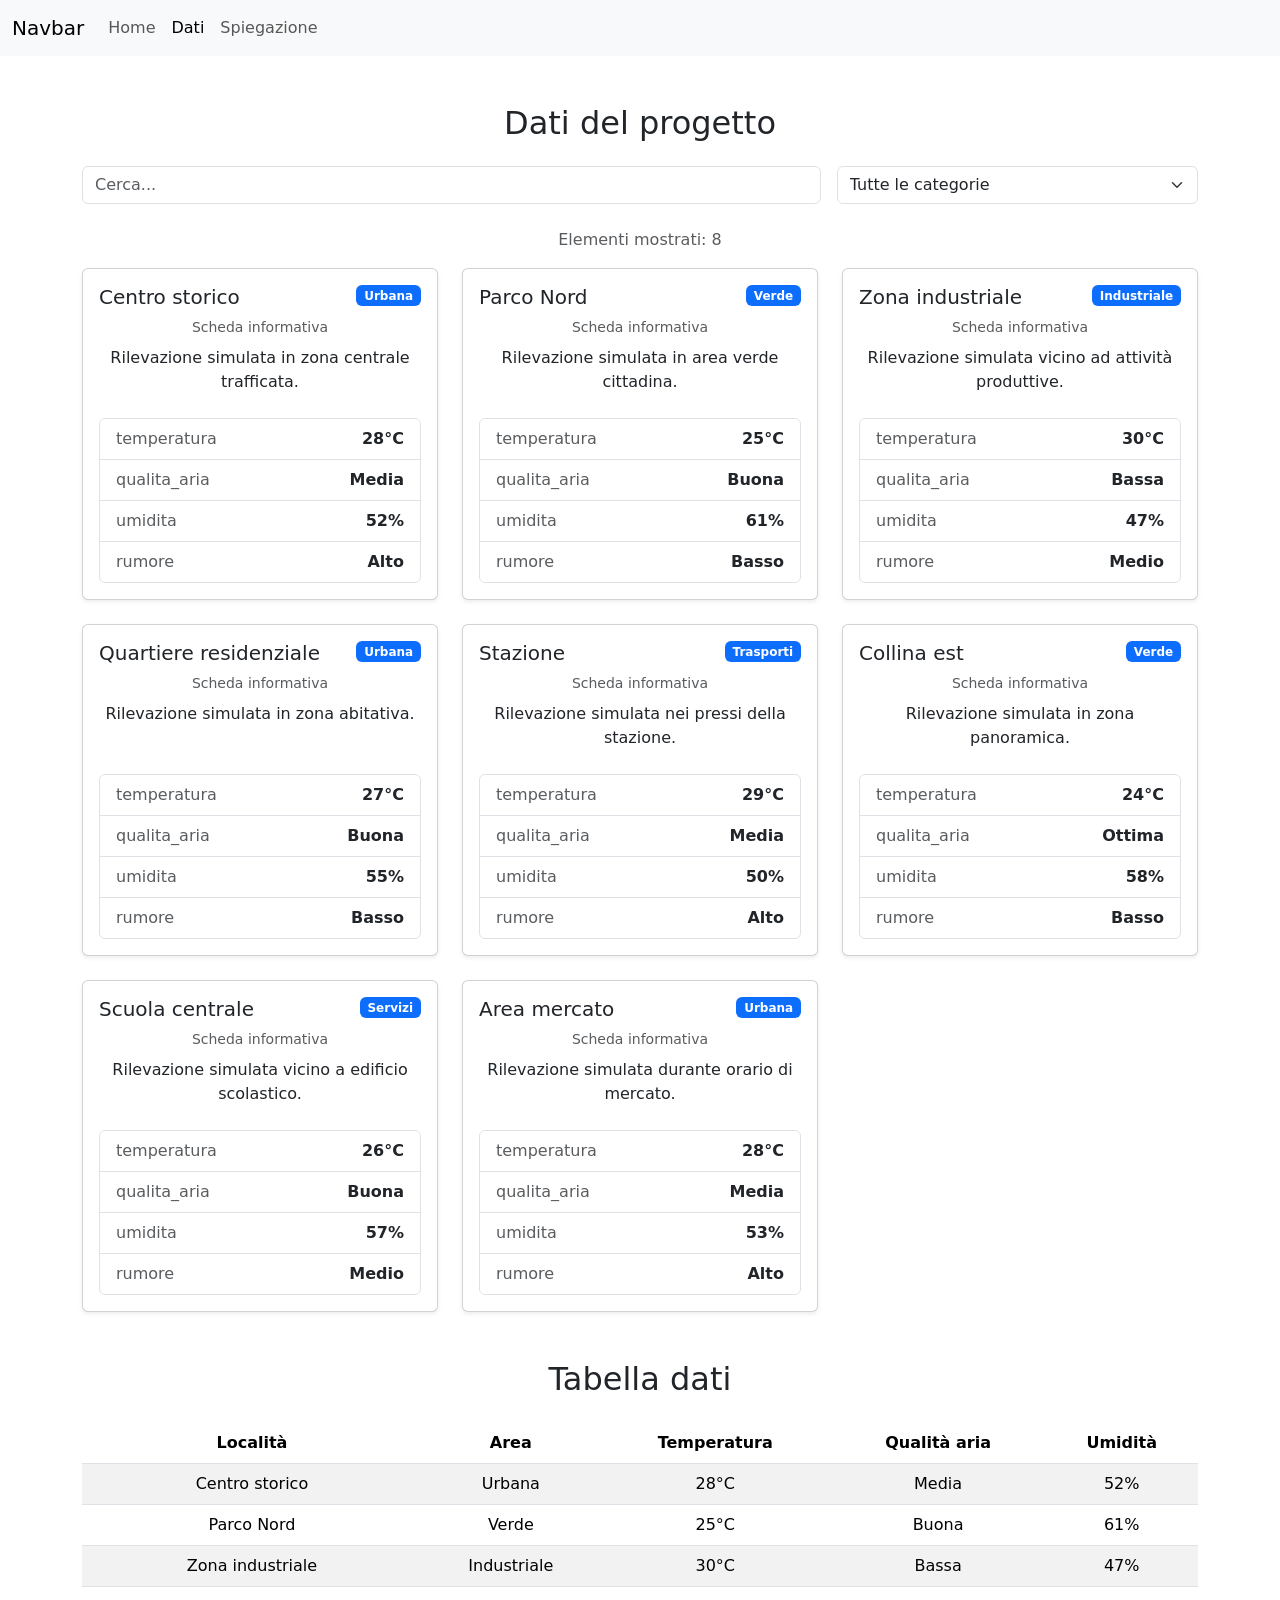
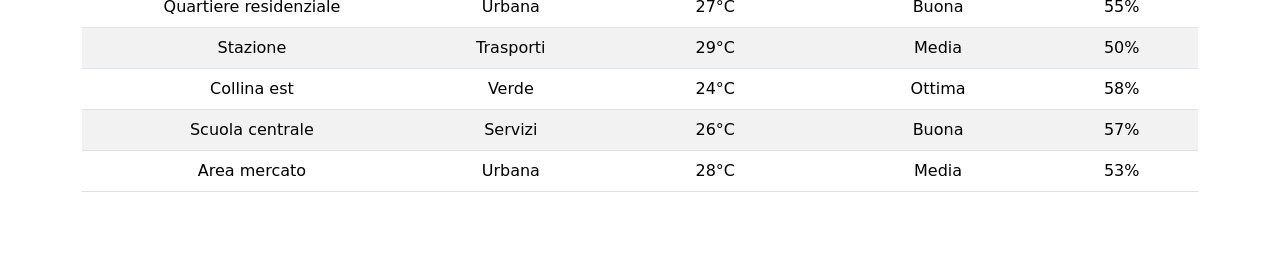
==== dati.html @ 5f0414ae "creata la pagina dati.html" ====
<!DOCTYPE html>
<html lang="en">
<head>
    <meta charset="UTF-8">
    <meta name="viewport" content="width=device-width, initial-scale=1.0">
    <title>Dashboard ambientale</title>
    <link href="https://cdn.jsdelivr.net/npm/bootstrap@5.3.8/dist/css/bootstrap.min.css" rel="stylesheet" integrity="sha384-sRIl4kxILFvY47J16cr9ZwB07vP4J8+LH7qKQnuqkuIAvNWLzeN8tE5YBujZqJLB" crossorigin="anonymous">
    <link rel="stylesheet" href="style.css">
</head>
<body>
    <header>
        <nav class="navbar navbar-expand-lg bg-body-tertiary">
            <div class="container-fluid">
                <a class="navbar-brand" href="#">Navbar</a>
                <button class="navbar-toggler" type="button" data-bs-toggle="collapse" data-bs-target="#navbarSupportedContent" aria-controls="navbarSupportedContent" aria-expanded="false" aria-label="Toggle navigation">
                    <span class="navbar-toggler-icon"></span>
                </button>
                <div class="collapse navbar-collapse" id="navbarSupportedContent">
                    <ul class="navbar-nav me-auto mb-2 mb-lg-0">
                        <li class="nav-item">
                            <a class="nav-link"  href="index.html">Home</a>
                        </li>
                        <li class="nav-item">
                            <a class="nav-link active" aria-current="page" href="dati.html">Dati</a>
                        </li>
                        <li class="nav-item">
                            <a href="spiegazione.html" class="nav-link">Spiegazione</a>
                        </li>
                    </ul>
                </div>
            </div>
        </nav>
    </header>
    <main>
        <section class="container my-5 text-center">
            <h2 class="mb-4">Dati del progetto</h2>

            <div id="status-message"></div>

            <div class="row g-3 mb-4">
                <div class="col-md-8">
                <input id="search-input" class="form-control" type="search" placeholder="Cerca...">
                </div>
                <div class="col-md-4">
                <select id="category-filter" class="form-select"></select>
                </div>
            </div>

            <p class="text-body-secondary">
            Elementi mostrati: <span id="items-count">0</span>
            </p>

            <div id="cards-container" class="row g-4"></div>
        </section>
        <section class="container my-5 text-center">
            <h2 class="mb-4">Tabella dati</h2>
            <div id="table-container"></div>
        </section>
    </main>
    <script src="https://cdn.jsdelivr.net/npm/bootstrap@5.3.8/dist/js/bootstrap.bundle.min.js" integrity="sha384-FKyoEForCGlyvwx9Hj09JcYn3nv7wiPVlz7YYwJrWVcXK/BmnVDxM+D2scQbITxI" crossorigin="anonymous"></script>
    <script src="script.js"></script>
</body>
</html>
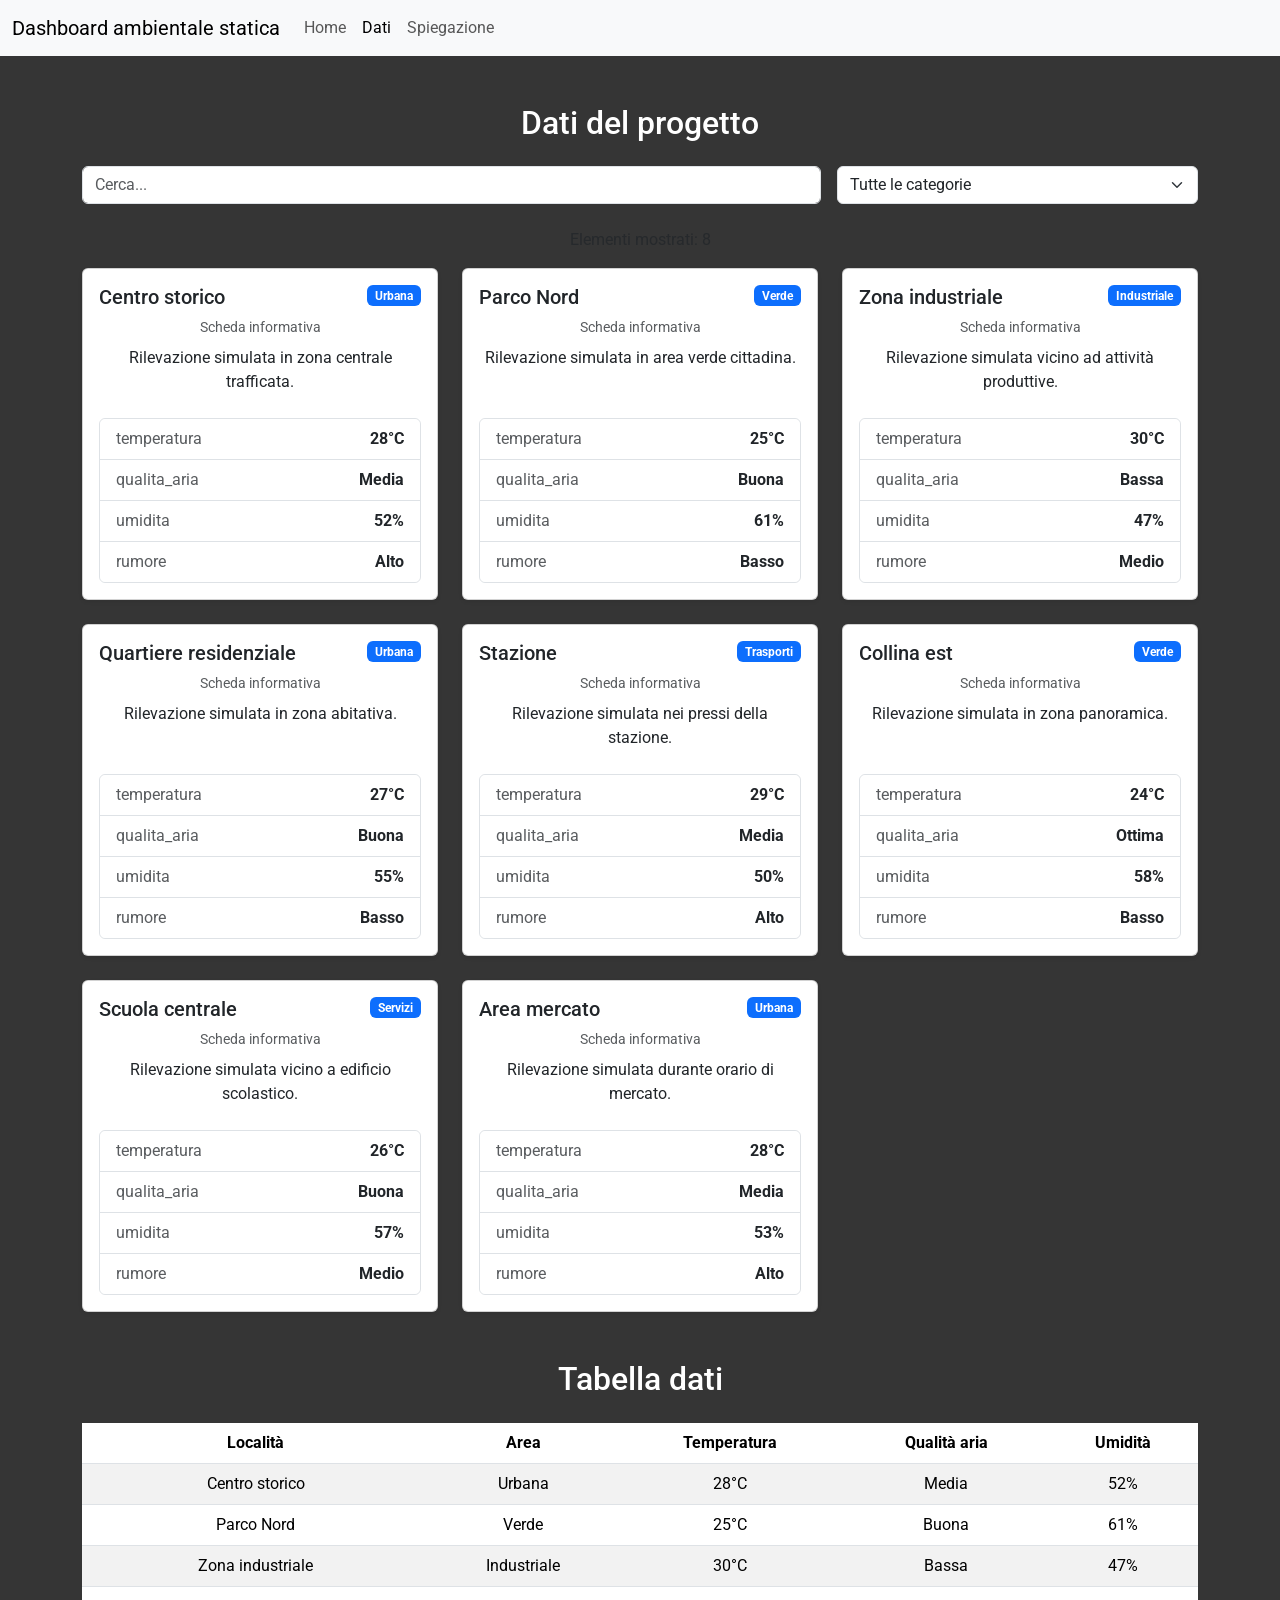
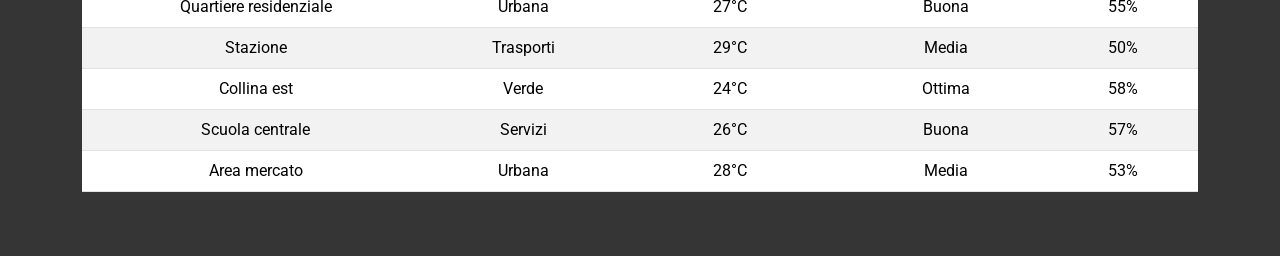
==== commit 305b8c6b: "fixed navbar in tutte le pagine" ====
--- a/dati.html
+++ b/dati.html
@@ -11,7 +11,7 @@
     <header>
         <nav class="navbar navbar-expand-lg bg-body-tertiary">
             <div class="container-fluid">
-                <a class="navbar-brand" href="#">Navbar</a>
+                <a class="navbar-brand" href="index.html">Dashboard ambientale statica</a>
                 <button class="navbar-toggler" type="button" data-bs-toggle="collapse" data-bs-target="#navbarSupportedContent" aria-controls="navbarSupportedContent" aria-expanded="false" aria-label="Toggle navigation">
                     <span class="navbar-toggler-icon"></span>
                 </button>
--- a/style.css
+++ b/style.css
@@ -0,0 +1,7 @@
+@import url('https://fonts.googleapis.com/css2?family=Roboto:ital,wght@0,100..900;1,100..900&display=swap');
+
+body {
+    background-color: #353535;
+    color: white;
+    font-family: 'Roboto', sans-serif;
+}
